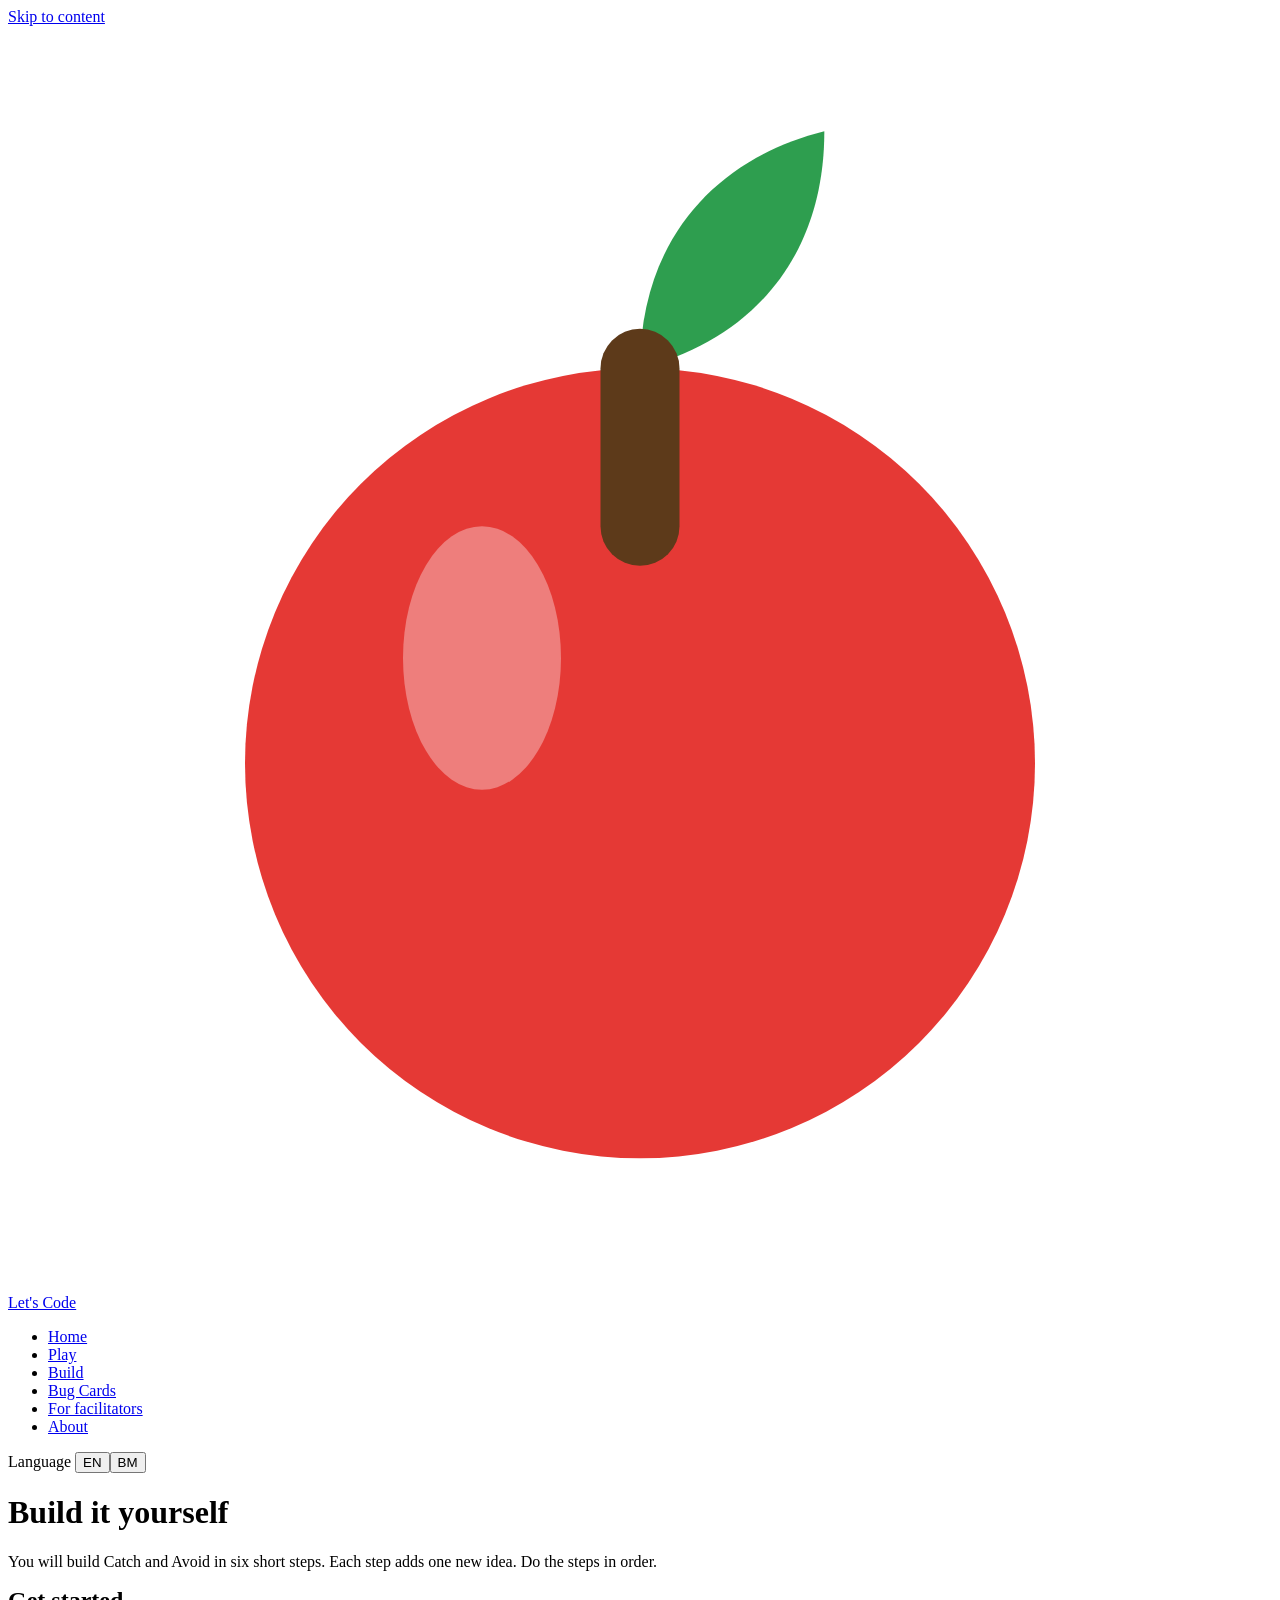
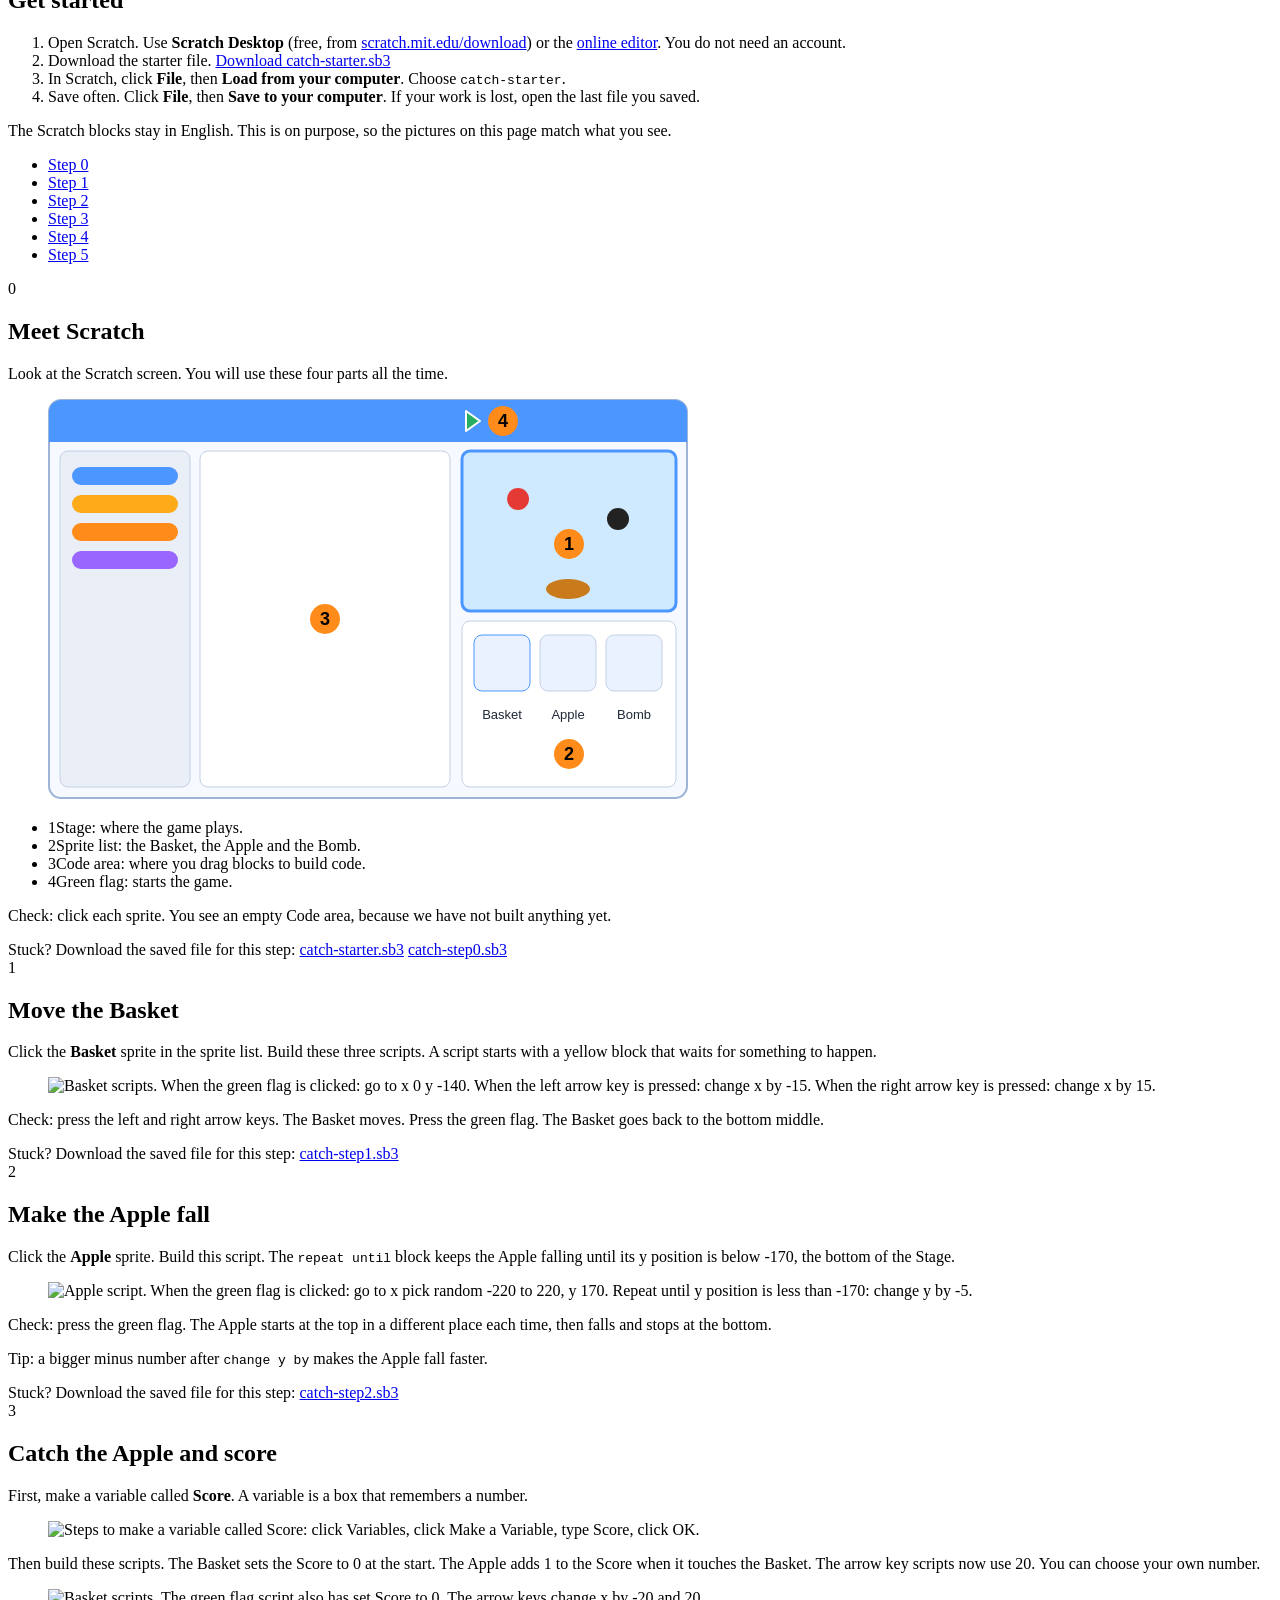
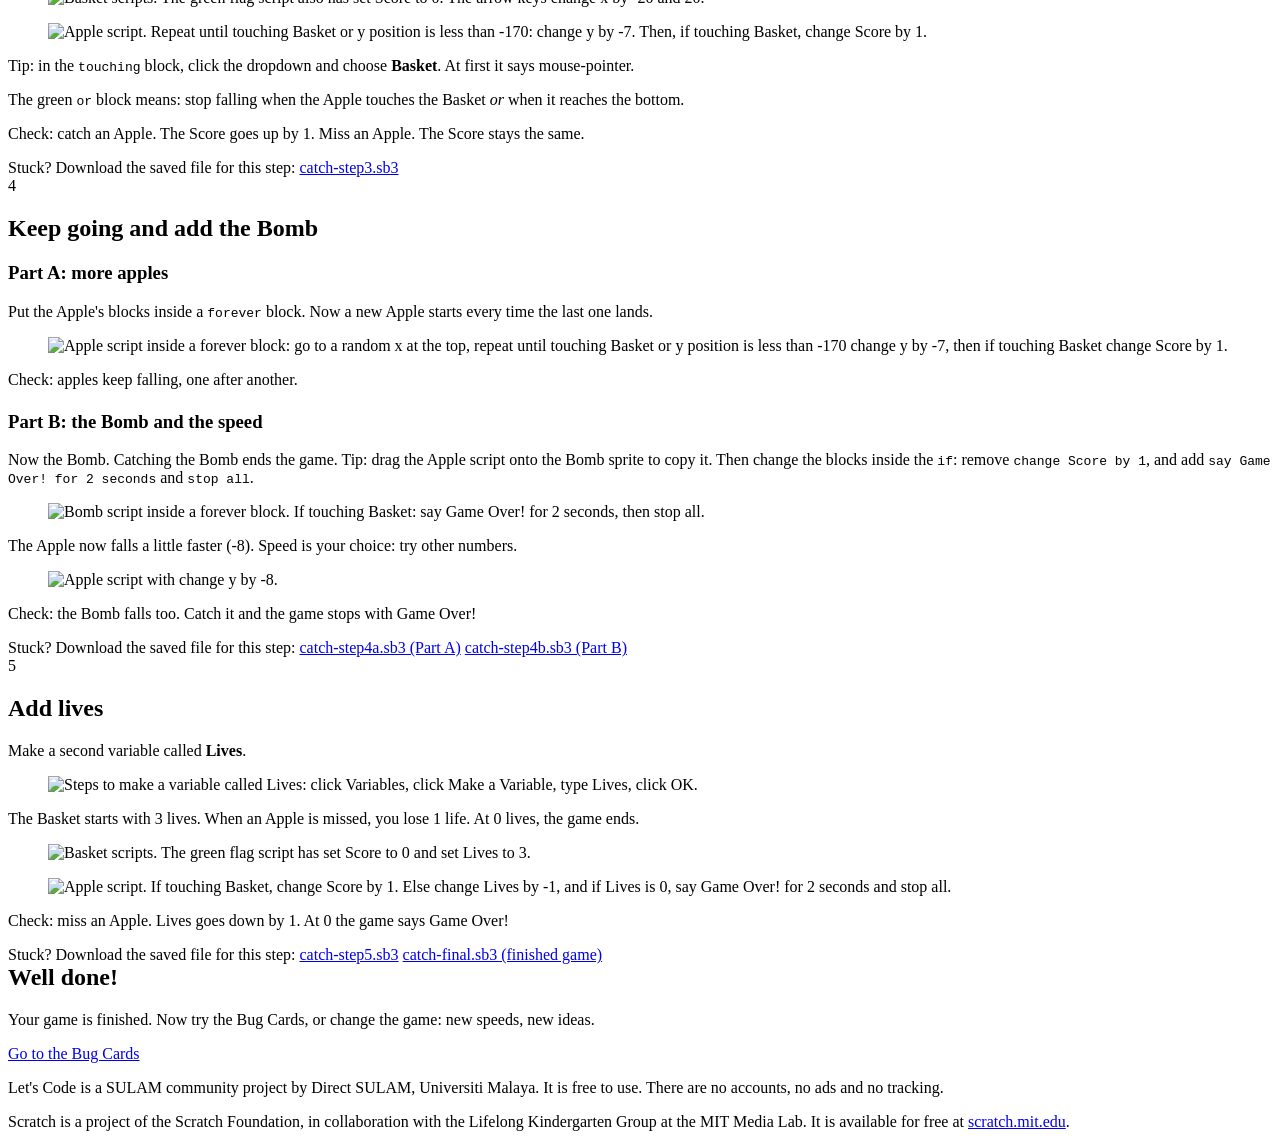
==== build.html @ 7c2b195a "Add files via upload" ====
<!doctype html>
<html lang="en">
<head>
<meta charset="utf-8">
<meta name="viewport" content="width=device-width, initial-scale=1">
<title data-i18n="title.build.html">Build it yourself: Let's Code</title>
<meta name="description" content="Build the Catch and Avoid game in six short steps with pictures. Start from a ready Scratch file.">
<link rel="icon" href="img/favicon.svg" type="image/svg+xml">
<link rel="stylesheet" href="css/style.css">
</head>
<body>
<a class="skip" href="#main" data-i18n="skip">Skip to content</a>
<header class="site-header"><div class="wrap">
<a class="brand" href="index.html"><svg viewBox="0 0 48 48" aria-hidden="true"><circle cx="24" cy="28" r="15" fill="#e53935"/><path d="M24 13c0-5 3-8 7-9 0 5-3 8-7 9z" fill="#2e9e4f"/><path d="M24 13v6" stroke="#5d3a1a" stroke-width="3" stroke-linecap="round"/><ellipse cx="18" cy="24" rx="3" ry="5" fill="#fff" opacity=".35"/></svg><span>Let's Code</span></a>
<nav aria-label="Main"><ul class="nav"><li><a href="index.html" data-i18n="nav.home">Home</a></li><li><a href="play.html" data-i18n="nav.play">Play</a></li><li><a href="build.html" aria-current="page" data-i18n="nav.build">Build</a></li><li><a href="bug-cards.html" data-i18n="nav.bugs">Bug Cards</a></li><li><a href="facilitators.html" data-i18n="nav.fac">For facilitators</a></li><li><a href="about.html" data-i18n="nav.about">About</a></li></ul></nav>
<div class="lang" role="group" aria-labelledby="lang-label"><span id="lang-label" data-i18n="lang.label">Language</span>
<button type="button" data-lang="en" aria-pressed="true">EN</button><button type="button" data-lang="ms" aria-pressed="false">BM</button></div>
</div></header>
<main id="main"><div class="wrap">

<h1 data-i18n="build.h1">Build it yourself</h1>
<p class="lead" data-i18n="build.lead">You will build Catch and Avoid in six short steps. Each step adds one new idea. Do the steps in order.</p>

<section class="getstarted" aria-labelledby="gs-h">
<h2 id="gs-h" style="margin-top:0" data-i18n="build.gs.h">Get started</h2>
<ol>
<li data-i18n="build.gs1">Open Scratch. Use <strong>Scratch Desktop</strong> (free, from <a href="https://scratch.mit.edu/download">scratch.mit.edu/download</a>) or the <a href="https://scratch.mit.edu/projects/editor/">online editor</a>. You do not need an account.</li>
<li><span data-i18n="build.gs2">Download the starter file.</span> <a class="btn" href="downloads/catch-starter.sb3" download><span data-i18n="build.gs2b">Download catch-starter.sb3</span></a></li>
<li data-i18n="build.gs3">In Scratch, click <strong>File</strong>, then <strong>Load from your computer</strong>. Choose <code>catch-starter</code>.</li>
<li data-i18n="build.gs4">Save often. Click <strong>File</strong>, then <strong>Save to your computer</strong>. If your work is lost, open the last file you saved.</li>
</ol>
<p class="note" style="margin-bottom:0" data-i18n="build.gs.note">The Scratch blocks stay in English. This is on purpose, so the pictures on this page match what you see.</p>
</section>
<ul class="toc" aria-label="Steps"><li><a href="#step0" data-i18n="build.toc0">Step 0</a></li><li><a href="#step1" data-i18n="build.toc1">Step 1</a></li><li><a href="#step2" data-i18n="build.toc2">Step 2</a></li><li><a href="#step3" data-i18n="build.toc3">Step 3</a></li><li><a href="#step4" data-i18n="build.toc4">Step 4</a></li><li><a href="#step5" data-i18n="build.toc5">Step 5</a></li></ul>

<!-- Step 0 -->
<section class="step" id="step0">
<header><span class="badge">0</span><h2 data-i18n="build.s0.h">Meet Scratch</h2></header>
<p data-i18n="build.s0.p">Look at the Scratch screen. You will use these four parts all the time.</p>
<div class="shots"><figure class="shot wide"><svg viewBox="0 0 640 400" role="img" aria-label="A simple map of the Scratch screen with four numbered parts." data-i18n-label="alt.build.map" width="640" height="400">
<rect x="1" y="1" width="638" height="398" rx="12" fill="#f6f9ff" stroke="#9db4d6" stroke-width="2"/>
<rect x="1" y="1" width="638" height="42" rx="12" fill="#4c97ff"/><rect x="1" y="30" width="638" height="13" fill="#4c97ff"/>
<rect x="12" y="52" width="130" height="336" rx="8" fill="#e9eef7" stroke="#c4d0e4"/>
<g fill="#4c97ff"><rect x="24" y="68" width="106" height="18" rx="9"/></g><g fill="#ffab19"><rect x="24" y="96" width="106" height="18" rx="9"/></g><g fill="#ff8c1a"><rect x="24" y="124" width="106" height="18" rx="9"/></g><g fill="#9966ff"><rect x="24" y="152" width="106" height="18" rx="9"/></g>
<rect x="152" y="52" width="250" height="336" rx="8" fill="#fff" stroke="#c4d0e4"/>
<rect x="414" y="52" width="214" height="160" rx="8" fill="#cfeaff" stroke="#4c97ff" stroke-width="3"/>
<ellipse cx="520" cy="190" rx="22" ry="10" fill="#c97a1a"/><circle cx="470" cy="100" r="11" fill="#e53935"/><circle cx="570" cy="120" r="11" fill="#222"/>
<rect x="414" y="222" width="214" height="166" rx="8" fill="#fff" stroke="#c4d0e4"/>
<rect x="426" y="236" width="56" height="56" rx="8" fill="#eaf2ff" stroke="#4c97ff"/><rect x="492" y="236" width="56" height="56" rx="8" fill="#eaf2ff" stroke="#c4d0e4"/><rect x="558" y="236" width="56" height="56" rx="8" fill="#eaf2ff" stroke="#c4d0e4"/>
<text x="454" y="320" text-anchor="middle" font-size="13" fill="#1f2937" font-family="Arial,sans-serif">Basket</text><text x="520" y="320" text-anchor="middle" font-size="13" fill="#1f2937" font-family="Arial,sans-serif">Apple</text><text x="586" y="320" text-anchor="middle" font-size="13" fill="#1f2937" font-family="Arial,sans-serif">Bomb</text>
<path d="M418 12v20l14-10z" fill="#27ae60" stroke="#fff" stroke-width="2" stroke-linejoin="round"/>
<g font-family="Arial,sans-serif" font-weight="800" font-size="18" text-anchor="middle"><g><circle cx="521" cy="145" r="15" fill="#ff8c1a"/><text x="521" y="151">1</text></g>
<g><circle cx="521" cy="355" r="15" fill="#ff8c1a"/><text x="521" y="361">2</text></g>
<g><circle cx="277" cy="220" r="15" fill="#ff8c1a"/><text x="277" y="226">3</text></g>
<g><circle cx="455" cy="22" r="15" fill="#ff8c1a"/><text x="455" y="28">4</text></g></g>
</svg></figure>
<ul class="legend">
<li><span class="n">1</span><span data-i18n="build.s0.l1">Stage: where the game plays.</span></li>
<li><span class="n">2</span><span data-i18n="build.s0.l2">Sprite list: the Basket, the Apple and the Bomb.</span></li>
<li><span class="n">3</span><span data-i18n="build.s0.l3">Code area: where you drag blocks to build code.</span></li>
<li><span class="n">4</span><span data-i18n="build.s0.l4">Green flag: starts the game.</span></li>
</ul></div>
<p class="check" data-i18n="build.s0.c">Check: click each sprite. You see an empty Code area, because we have not built anything yet.</p>
<div class="stuck"><span data-i18n="build.stuck">Stuck? Download the saved file for this step:</span> <a class="btn secondary" href="downloads/catch-starter.sb3" download>catch-starter.sb3</a> <a class="btn secondary" href="downloads/catch-step0.sb3" download>catch-step0.sb3</a></div>
</section>

<!-- Step 1 -->
<section class="step" id="step1">
<header><span class="badge">1</span><h2 data-i18n="build.s1.h">Move the Basket</h2></header>
<p data-i18n="build.s1.p">Click the <strong>Basket</strong> sprite in the sprite list. Build these three scripts. A script starts with a yellow block that waits for something to happen.</p>
<div class="shots"><figure class="shot narrow"><img src="img/scripts/step1-basket.png" alt="Basket scripts. When the green flag is clicked: go to x 0 y -140. When the left arrow key is pressed: change x by -15. When the right arrow key is pressed: change x by 15." data-i18n-alt="alt.s1" loading="lazy"></figure></div>
<p class="check" data-i18n="build.s1.c">Check: press the left and right arrow keys. The Basket moves. Press the green flag. The Basket goes back to the bottom middle.</p>
<div class="stuck"><span data-i18n="build.stuck">Stuck? Download the saved file for this step:</span> <a class="btn secondary" href="downloads/catch-step1.sb3" download>catch-step1.sb3</a></div>
</section>

<!-- Step 2 -->
<section class="step" id="step2">
<header><span class="badge">2</span><h2 data-i18n="build.s2.h">Make the Apple fall</h2></header>
<p data-i18n="build.s2.p">Click the <strong>Apple</strong> sprite. Build this script. The <code>repeat until</code> block keeps the Apple falling until its y position is below -170, the bottom of the Stage.</p>
<div class="shots"><figure class="shot narrow"><img src="img/scripts/step2-apple.png" alt="Apple script. When the green flag is clicked: go to x pick random -220 to 220, y 170. Repeat until y position is less than -170: change y by -5." data-i18n-alt="alt.s2" loading="lazy"></figure></div>
<p class="check" data-i18n="build.s2.c">Check: press the green flag. The Apple starts at the top in a different place each time, then falls and stops at the bottom.</p>
<p class="tip" data-i18n="build.s2.t">Tip: a bigger minus number after <code>change y by</code> makes the Apple fall faster.</p>
<div class="stuck"><span data-i18n="build.stuck">Stuck? Download the saved file for this step:</span> <a class="btn secondary" href="downloads/catch-step2.sb3" download>catch-step2.sb3</a></div>
</section>

<!-- Step 3 -->
<section class="step" id="step3">
<header><span class="badge">3</span><h2 data-i18n="build.s3.h">Catch the Apple and score</h2></header>
<p data-i18n="build.s3.p1">First, make a variable called <strong>Score</strong>. A variable is a box that remembers a number.</p>
<div class="shots"><figure class="shot narrow"><img src="img/variable-help/step3-make-variable-score.png" alt="Steps to make a variable called Score: click Variables, click Make a Variable, type Score, click OK." data-i18n-alt="alt.s3v" loading="lazy"></figure></div>
<p data-i18n="build.s3.p2">Then build these scripts. The Basket sets the Score to 0 at the start. The Apple adds 1 to the Score when it touches the Basket. The arrow key scripts now use 20. You can choose your own number.</p>
<div class="shots">
<figure class="shot narrow"><img src="img/scripts/step3-basket.png" alt="Basket scripts. The green flag script also has set Score to 0. The arrow keys change x by -20 and 20." data-i18n-alt="alt.s3b" loading="lazy"></figure>
<figure class="shot narrow"><img src="img/scripts/step3-apple.png" alt="Apple script. Repeat until touching Basket or y position is less than -170: change y by -7. Then, if touching Basket, change Score by 1." data-i18n-alt="alt.s3a" loading="lazy"></figure>
</div>
<p class="tip" data-i18n="build.s3.t1">Tip: in the <code>touching</code> block, click the dropdown and choose <strong>Basket</strong>. At first it says mouse-pointer.</p>
<p class="tip" data-i18n="build.s3.t2">The green <code>or</code> block means: stop falling when the Apple touches the Basket <em>or</em> when it reaches the bottom.</p>
<p class="check" data-i18n="build.s3.c">Check: catch an Apple. The Score goes up by 1. Miss an Apple. The Score stays the same.</p>
<div class="stuck"><span data-i18n="build.stuck">Stuck? Download the saved file for this step:</span> <a class="btn secondary" href="downloads/catch-step3.sb3" download>catch-step3.sb3</a></div>
</section>

<!-- Step 4 -->
<section class="step" id="step4">
<header><span class="badge">4</span><h2 data-i18n="build.s4.h">Keep going and add the Bomb</h2></header>
<h3 data-i18n="build.s4a.h">Part A: more apples</h3>
<p data-i18n="build.s4a.p">Put the Apple's blocks inside a <code>forever</code> block. Now a new Apple starts every time the last one lands.</p>
<div class="shots"><figure class="shot narrow"><img src="img/scripts/step4a-apple.png" alt="Apple script inside a forever block: go to a random x at the top, repeat until touching Basket or y position is less than -170 change y by -7, then if touching Basket change Score by 1." data-i18n-alt="alt.s4a" loading="lazy"></figure></div>
<p class="check" data-i18n="build.s4a.c">Check: apples keep falling, one after another.</p>
<h3 style="margin-top:22px" data-i18n="build.s4b.h">Part B: the Bomb and the speed</h3>
<p data-i18n="build.s4b.p">Now the Bomb. Catching the Bomb ends the game. Tip: drag the Apple script onto the Bomb sprite to copy it. Then change the blocks inside the <code>if</code>: remove <code>change Score by 1</code>, and add <code>say Game Over! for 2 seconds</code> and <code>stop all</code>.</p>
<div class="shots"><figure class="shot narrow"><img src="img/scripts/step4b-bomb.png" alt="Bomb script inside a forever block. If touching Basket: say Game Over! for 2 seconds, then stop all." data-i18n-alt="alt.s4bb" loading="lazy"></figure></div>
<p data-i18n="build.s4b.p2">The Apple now falls a little faster (-8). Speed is your choice: try other numbers.</p>
<div class="shots"><figure class="shot narrow"><img src="img/scripts/step4b-apple.png" alt="Apple script with change y by -8." data-i18n-alt="alt.s4ba" loading="lazy"></figure></div>
<p class="check" data-i18n="build.s4b.c">Check: the Bomb falls too. Catch it and the game stops with Game Over!</p>
<div class="stuck"><span data-i18n="build.stuck">Stuck? Download the saved file for this step:</span> <a class="btn secondary" href="downloads/catch-step4a.sb3" download>catch-step4a.sb3 (Part A)</a> <a class="btn secondary" href="downloads/catch-step4b.sb3" download>catch-step4b.sb3 (Part B)</a></div>
</section>

<!-- Step 5 -->
<section class="step" id="step5">
<header><span class="badge">5</span><h2 data-i18n="build.s5.h">Add lives</h2></header>
<p data-i18n="build.s5.p1">Make a second variable called <strong>Lives</strong>.</p>
<div class="shots"><figure class="shot narrow"><img src="img/variable-help/step5-make-variable-lives.png" alt="Steps to make a variable called Lives: click Variables, click Make a Variable, type Lives, click OK." data-i18n-alt="alt.s5v" loading="lazy"></figure></div>
<p data-i18n="build.s5.p2">The Basket starts with 3 lives. When an Apple is missed, you lose 1 life. At 0 lives, the game ends.</p>
<div class="shots">
<figure class="shot narrow"><img src="img/scripts/step5-basket.png" alt="Basket scripts. The green flag script has set Score to 0 and set Lives to 3." data-i18n-alt="alt.s5b" loading="lazy"></figure>
<figure class="shot narrow"><img src="img/scripts/step5-apple.png" alt="Apple script. If touching Basket, change Score by 1. Else change Lives by -1, and if Lives is 0, say Game Over! for 2 seconds and stop all." data-i18n-alt="alt.s5a" loading="lazy"></figure>
</div>
<p class="check" data-i18n="build.s5.c">Check: miss an Apple. Lives goes down by 1. At 0 the game says Game Over!</p>
<div class="stuck"><span data-i18n="build.stuck">Stuck? Download the saved file for this step:</span> <a class="btn secondary" href="downloads/catch-step5.sb3" download>catch-step5.sb3</a> <a class="btn secondary" href="downloads/catch-final.sb3" download>catch-final.sb3 (finished game)</a></div>
</section>

<section class="getstarted" style="border-color:var(--green)">
<h2 style="margin-top:0" data-i18n="build.done.h">Well done!</h2>
<p data-i18n="build.done.p">Your game is finished. Now try the Bug Cards, or change the game: new speeds, new ideas.</p>
<p><a class="btn orange" href="bug-cards.html" data-i18n="build.done.cta">Go to the Bug Cards</a></p>
</section>

</div></main>
<footer class="site-footer"><div class="wrap">
<p data-i18n="foot.1">Let's Code is a SULAM community project by Direct SULAM, Universiti Malaya. It is free to use. There are no accounts, no ads and no tracking.</p>
<p data-i18n="foot.2">Scratch is a project of the Scratch Foundation, in collaboration with the Lifelong Kindergarten Group at the MIT Media Lab. It is available for free at <a href="https://scratch.mit.edu">scratch.mit.edu</a>.</p>
</div></footer>
<script src="js/dict.js"></script>
<script src="js/site.js"></script>

</body>
</html>
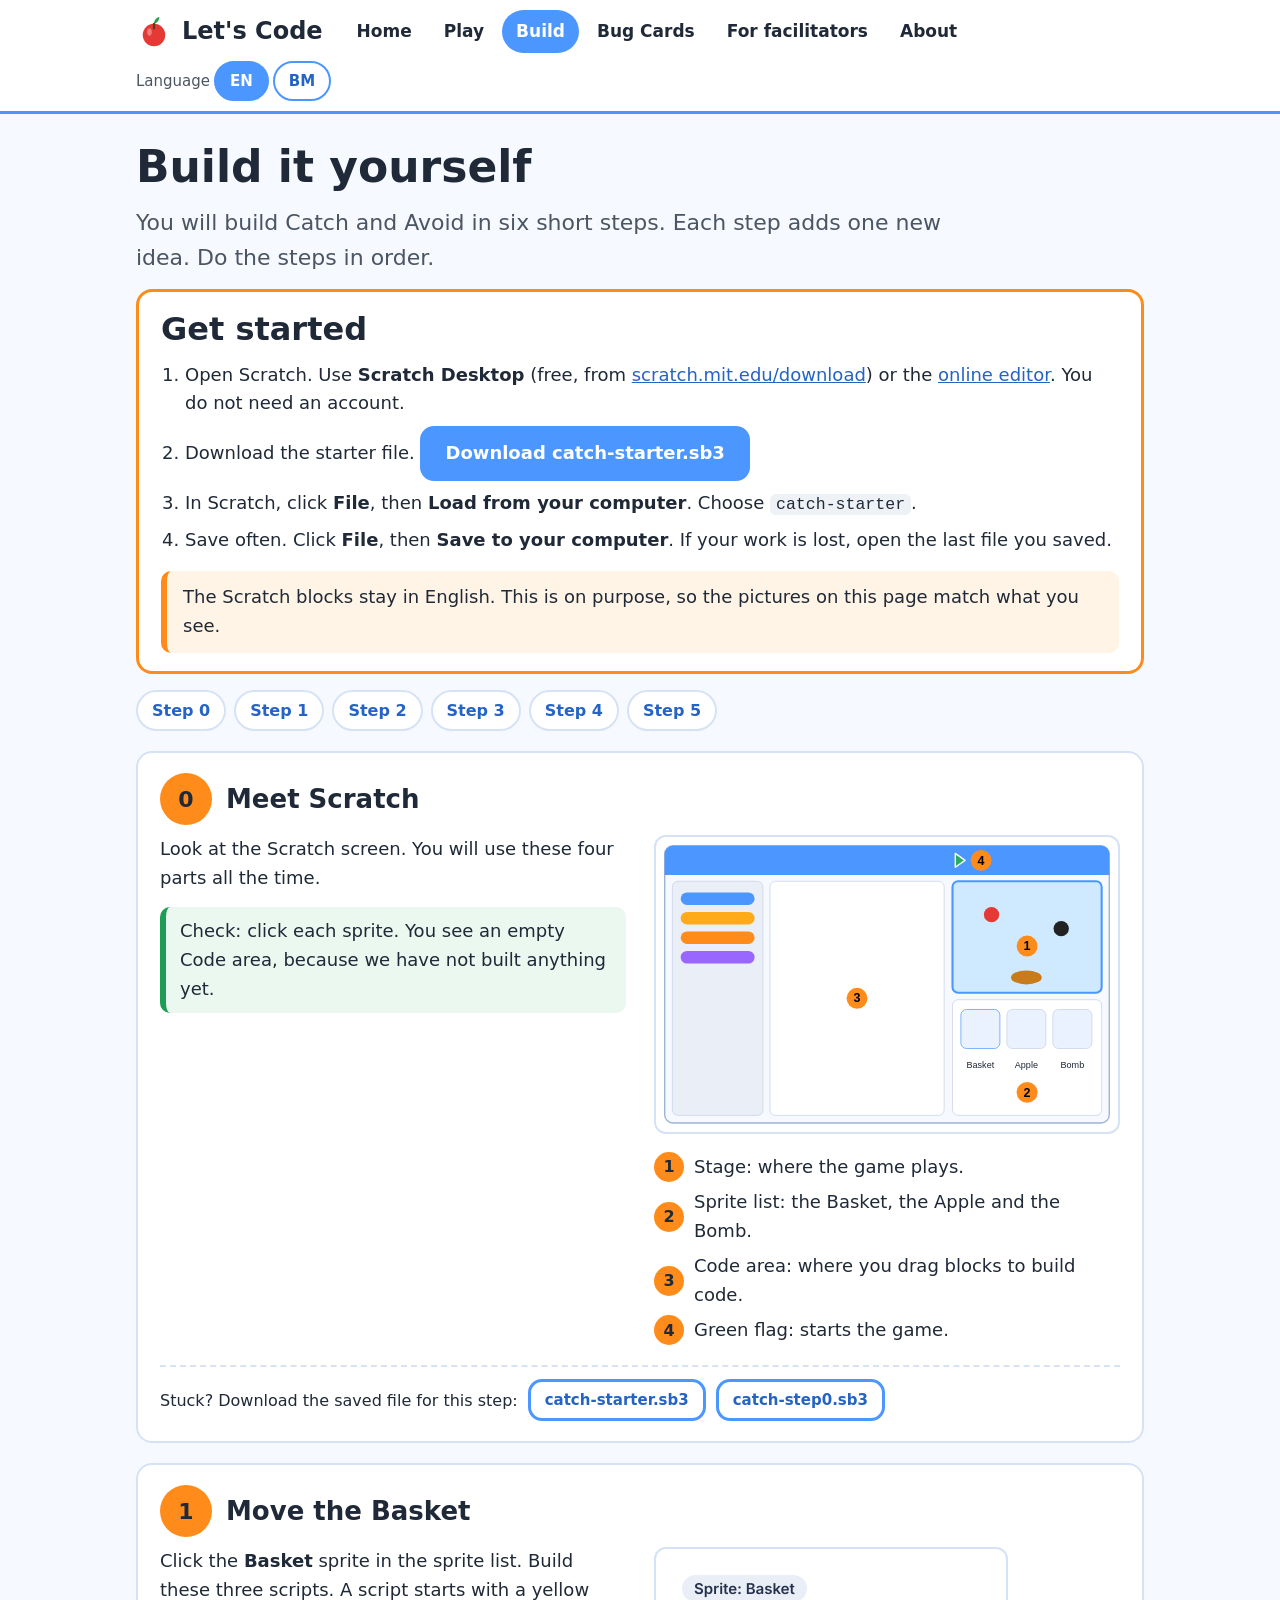
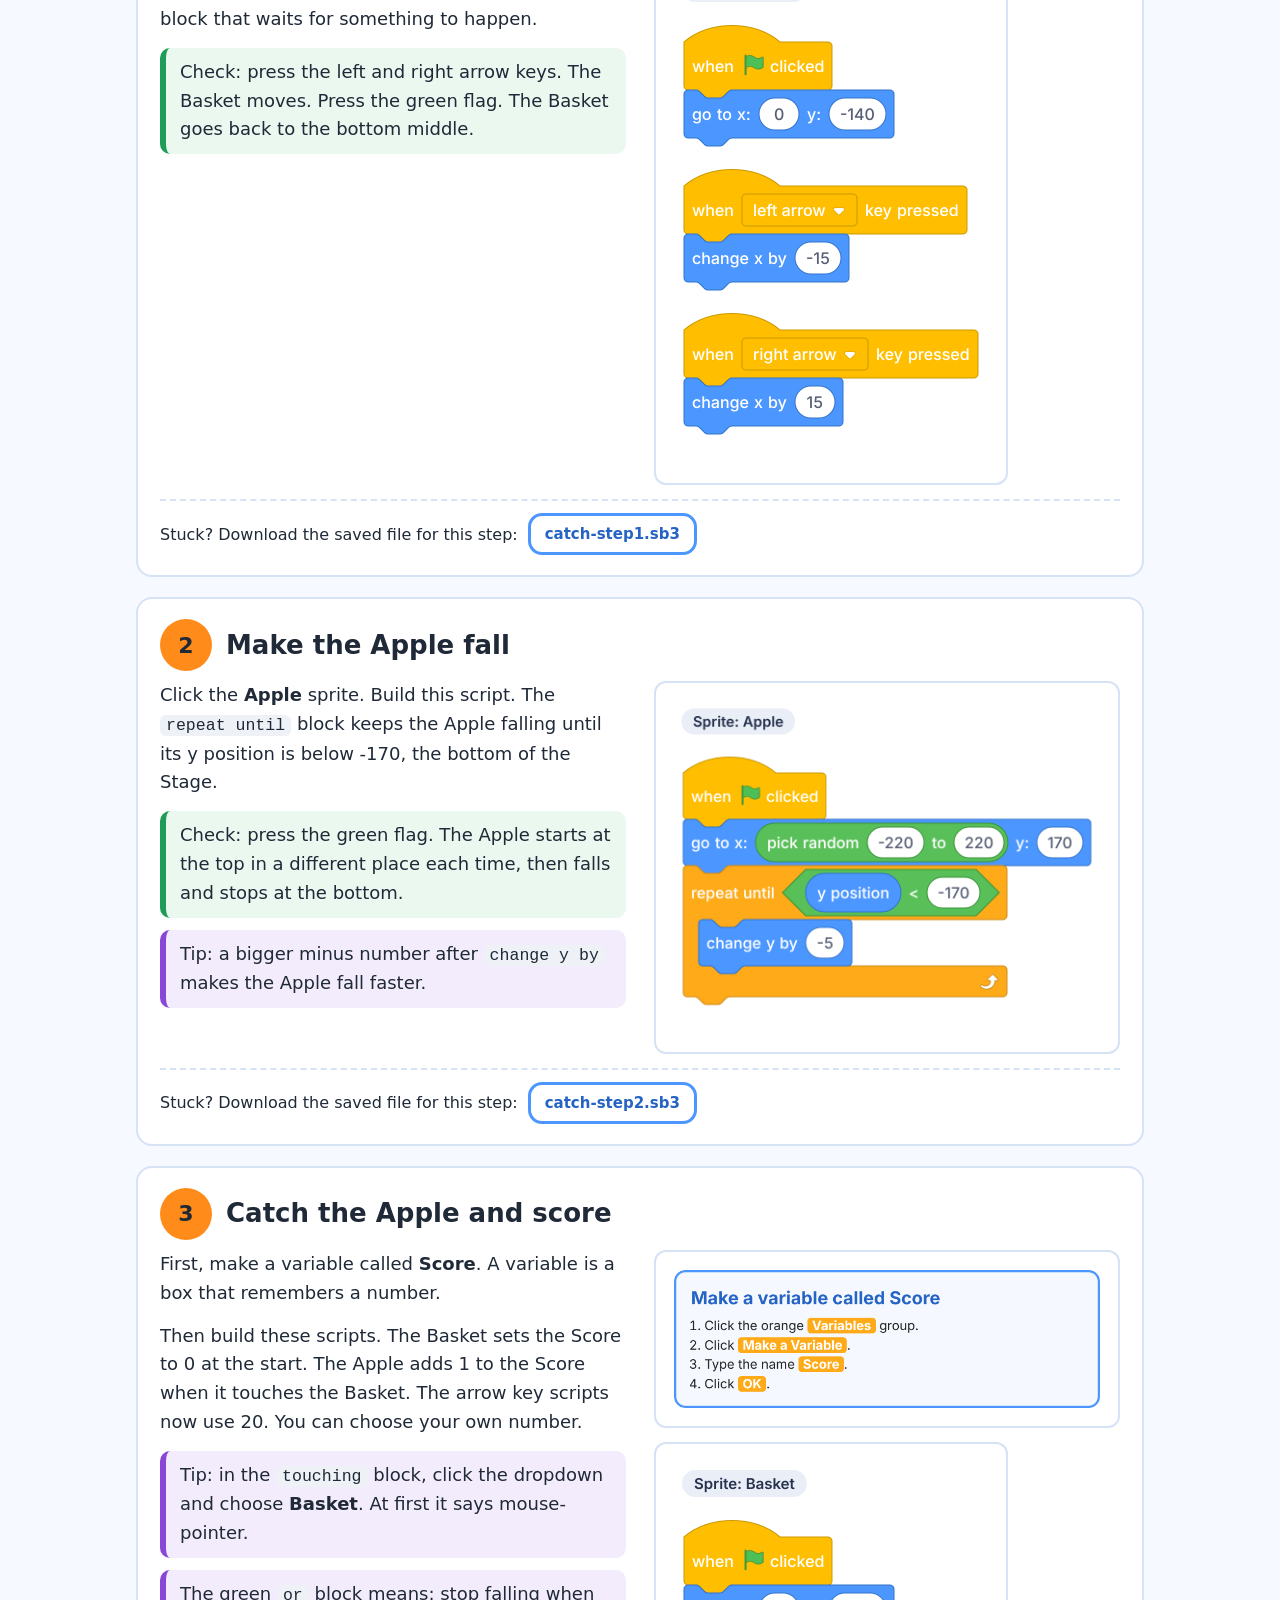
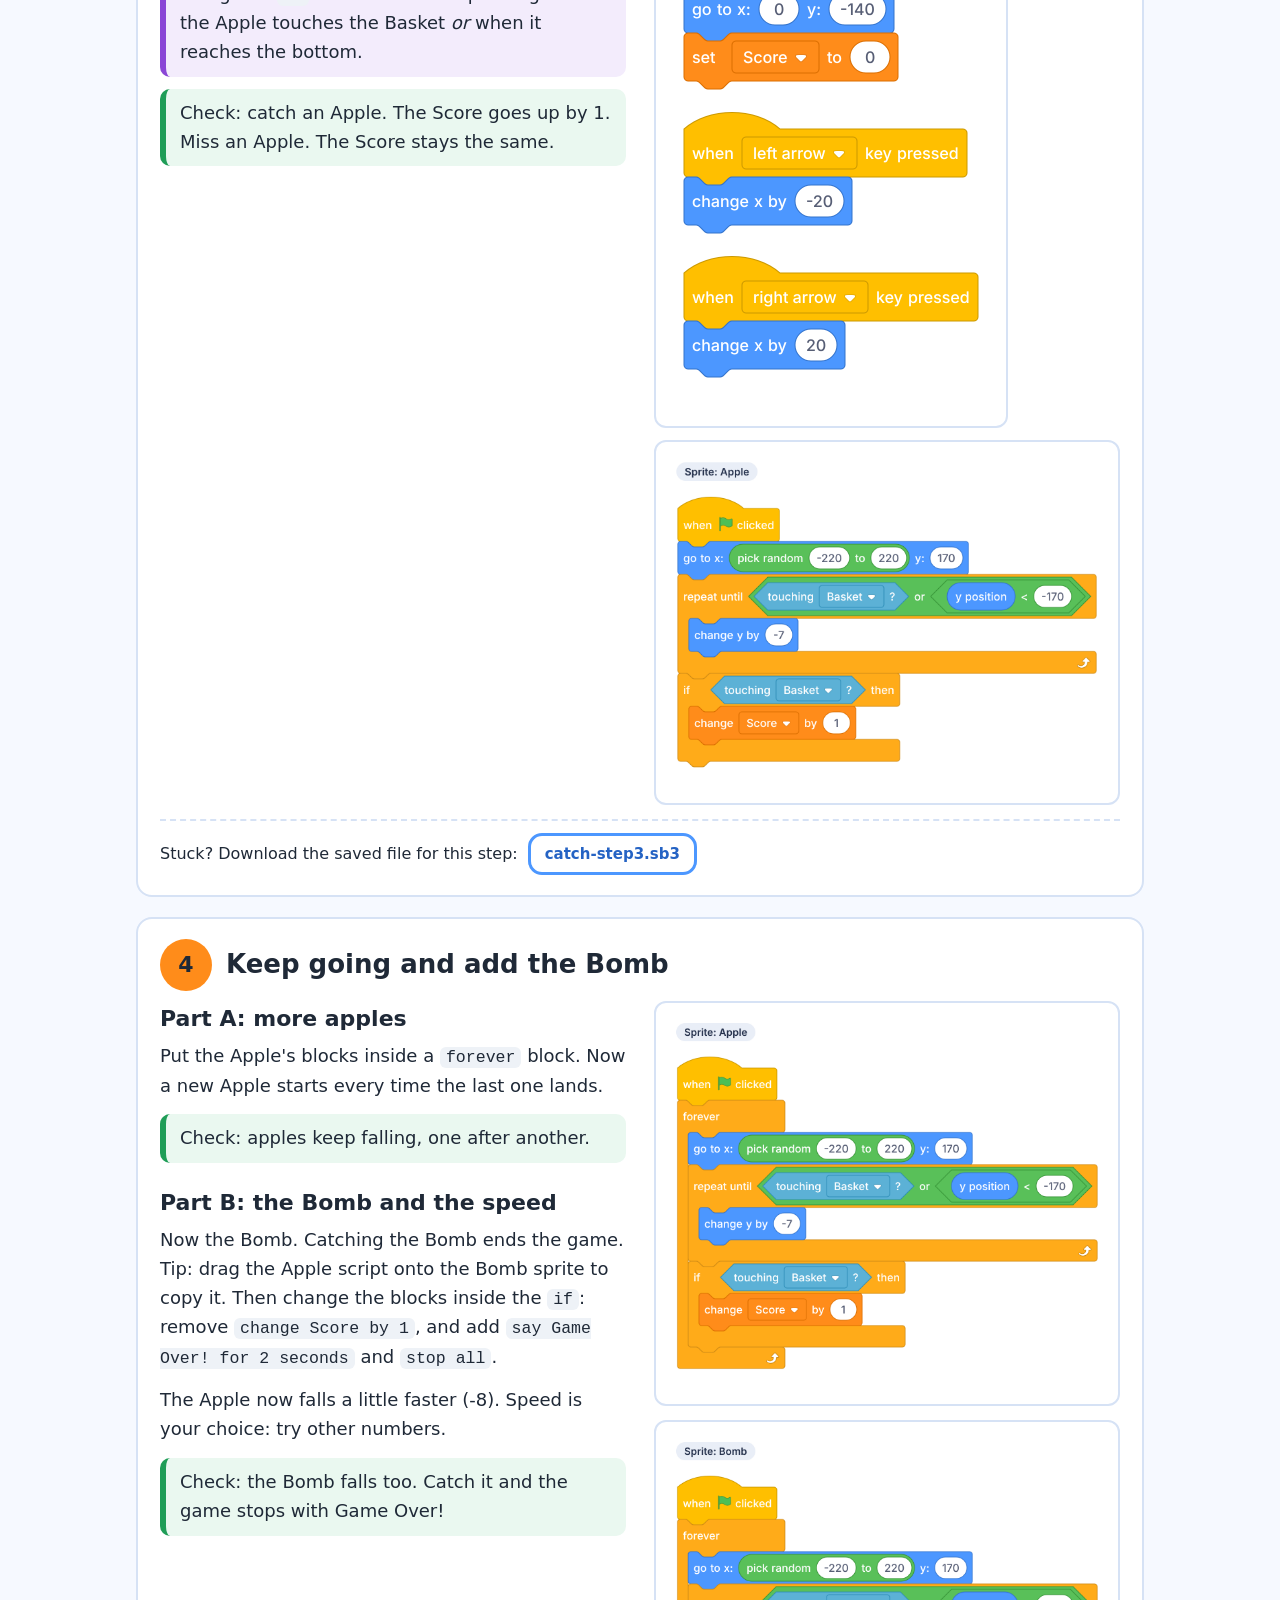
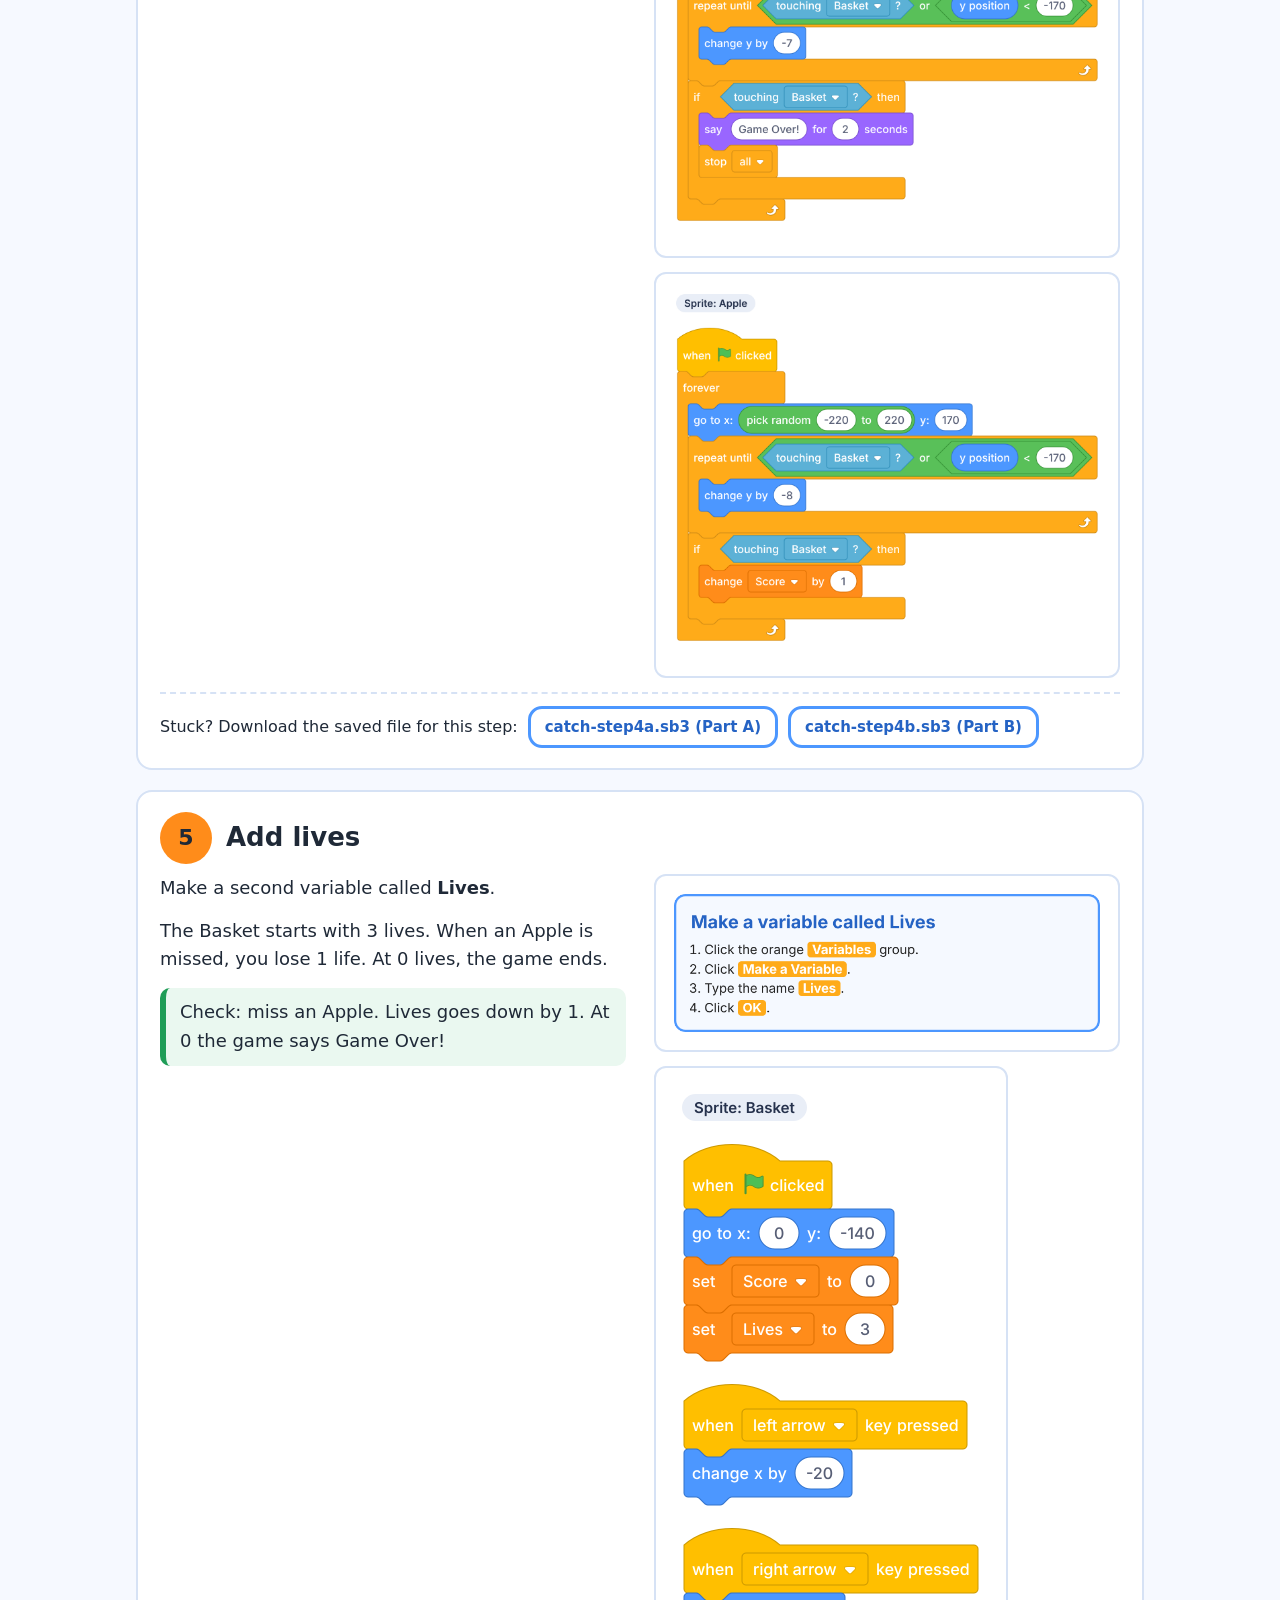
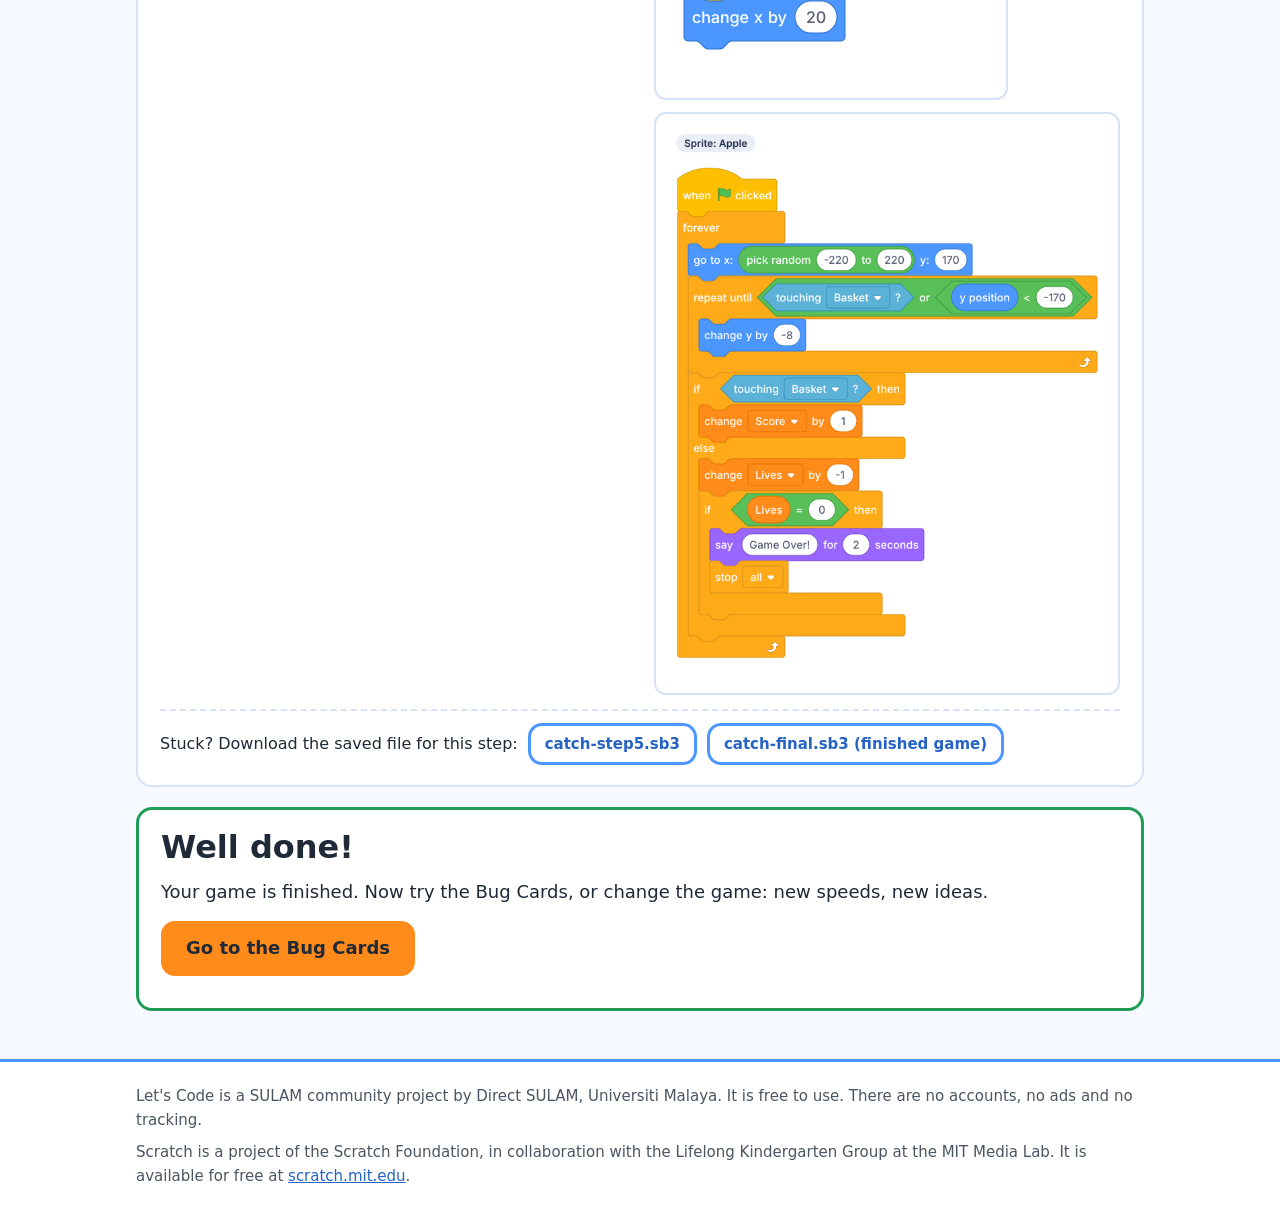
==== commit 2912b41f: "Build page: text left, smaller pictures right, click to enlarge Co-Authored-By: Claude Sonnet 5.5 <n" ====
--- a/build.html
+++ b/build.html
@@ -34,10 +34,13 @@
 <ul class="toc" aria-label="Steps"><li><a href="#step0" data-i18n="build.toc0">Step 0</a></li><li><a href="#step1" data-i18n="build.toc1">Step 1</a></li><li><a href="#step2" data-i18n="build.toc2">Step 2</a></li><li><a href="#step3" data-i18n="build.toc3">Step 3</a></li><li><a href="#step4" data-i18n="build.toc4">Step 4</a></li><li><a href="#step5" data-i18n="build.toc5">Step 5</a></li></ul>
 
 <!-- Step 0 -->
-<section class="step" id="step0">
-<header><span class="badge">0</span><h2 data-i18n="build.s0.h">Meet Scratch</h2></header>
+<section class="step" id="step0"><header><span class="badge">0</span><h2 data-i18n="build.s0.h">Meet Scratch</h2></header><div class="stepbody"><div class="txt">
+
 <p data-i18n="build.s0.p">Look at the Scratch screen. You will use these four parts all the time.</p>
-<div class="shots"><figure class="shot wide"><svg viewBox="0 0 640 400" role="img" aria-label="A simple map of the Scratch screen with four numbered parts." data-i18n-label="alt.build.map" width="640" height="400">
+
+<p class="check" data-i18n="build.s0.c">Check: click each sprite. You see an empty Code area, because we have not built anything yet.</p>
+
+</div><div class="pics"><div class="shots"><figure class="shot wide"><svg viewBox="0 0 640 400" role="img" aria-label="A simple map of the Scratch screen with four numbered parts." data-i18n-label="alt.build.map" width="640" height="400">
 <rect x="1" y="1" width="638" height="398" rx="12" fill="#f6f9ff" stroke="#9db4d6" stroke-width="2"/>
 <rect x="1" y="1" width="638" height="42" rx="12" fill="#4c97ff"/><rect x="1" y="30" width="638" height="13" fill="#4c97ff"/>
 <rect x="12" y="52" width="130" height="336" rx="8" fill="#e9eef7" stroke="#c4d0e4"/>
@@ -59,75 +62,72 @@
 <li><span class="n">2</span><span data-i18n="build.s0.l2">Sprite list: the Basket, the Apple and the Bomb.</span></li>
 <li><span class="n">3</span><span data-i18n="build.s0.l3">Code area: where you drag blocks to build code.</span></li>
 <li><span class="n">4</span><span data-i18n="build.s0.l4">Green flag: starts the game.</span></li>
-</ul></div>
-<p class="check" data-i18n="build.s0.c">Check: click each sprite. You see an empty Code area, because we have not built anything yet.</p>
-<div class="stuck"><span data-i18n="build.stuck">Stuck? Download the saved file for this step:</span> <a class="btn secondary" href="downloads/catch-starter.sb3" download>catch-starter.sb3</a> <a class="btn secondary" href="downloads/catch-step0.sb3" download>catch-step0.sb3</a></div>
-</section>
+</ul></div></div></div><div class="stuck"><span data-i18n="build.stuck">Stuck? Download the saved file for this step:</span> <a class="btn secondary" href="downloads/catch-starter.sb3" download>catch-starter.sb3</a> <a class="btn secondary" href="downloads/catch-step0.sb3" download>catch-step0.sb3</a></div></section>
 
 <!-- Step 1 -->
-<section class="step" id="step1">
-<header><span class="badge">1</span><h2 data-i18n="build.s1.h">Move the Basket</h2></header>
+<section class="step" id="step1"><header><span class="badge">1</span><h2 data-i18n="build.s1.h">Move the Basket</h2></header><div class="stepbody"><div class="txt">
+
 <p data-i18n="build.s1.p">Click the <strong>Basket</strong> sprite in the sprite list. Build these three scripts. A script starts with a yellow block that waits for something to happen.</p>
-<div class="shots"><figure class="shot narrow"><img src="img/scripts/step1-basket.png" alt="Basket scripts. When the green flag is clicked: go to x 0 y -140. When the left arrow key is pressed: change x by -15. When the right arrow key is pressed: change x by 15." data-i18n-alt="alt.s1" loading="lazy"></figure></div>
+
 <p class="check" data-i18n="build.s1.c">Check: press the left and right arrow keys. The Basket moves. Press the green flag. The Basket goes back to the bottom middle.</p>
-<div class="stuck"><span data-i18n="build.stuck">Stuck? Download the saved file for this step:</span> <a class="btn secondary" href="downloads/catch-step1.sb3" download>catch-step1.sb3</a></div>
-</section>
+
+</div><div class="pics"><div class="shots"><figure class="shot narrow"><a href="img/scripts/step1-basket.png" target="_blank" rel="noopener" class="zoom"><img src="img/scripts/step1-basket.png" style="width:334px" alt="Basket scripts. When the green flag is clicked: go to x 0 y -140. When the left arrow key is pressed: change x by -15. When the right arrow key is pressed: change x by 15." data-i18n-alt="alt.s1" loading="lazy"></a></figure></div></div></div><div class="stuck"><span data-i18n="build.stuck">Stuck? Download the saved file for this step:</span> <a class="btn secondary" href="downloads/catch-step1.sb3" download>catch-step1.sb3</a></div></section>
 
 <!-- Step 2 -->
-<section class="step" id="step2">
-<header><span class="badge">2</span><h2 data-i18n="build.s2.h">Make the Apple fall</h2></header>
+<section class="step" id="step2"><header><span class="badge">2</span><h2 data-i18n="build.s2.h">Make the Apple fall</h2></header><div class="stepbody"><div class="txt">
+
 <p data-i18n="build.s2.p">Click the <strong>Apple</strong> sprite. Build this script. The <code>repeat until</code> block keeps the Apple falling until its y position is below -170, the bottom of the Stage.</p>
-<div class="shots"><figure class="shot narrow"><img src="img/scripts/step2-apple.png" alt="Apple script. When the green flag is clicked: go to x pick random -220 to 220, y 170. Repeat until y position is less than -170: change y by -5." data-i18n-alt="alt.s2" loading="lazy"></figure></div>
+
 <p class="check" data-i18n="build.s2.c">Check: press the green flag. The Apple starts at the top in a different place each time, then falls and stops at the bottom.</p>
 <p class="tip" data-i18n="build.s2.t">Tip: a bigger minus number after <code>change y by</code> makes the Apple fall faster.</p>
-<div class="stuck"><span data-i18n="build.stuck">Stuck? Download the saved file for this step:</span> <a class="btn secondary" href="downloads/catch-step2.sb3" download>catch-step2.sb3</a></div>
-</section>
+
+</div><div class="pics"><div class="shots"><figure class="shot narrow"><a href="img/scripts/step2-apple.png" target="_blank" rel="noopener" class="zoom"><img src="img/scripts/step2-apple.png" style="width:463px" alt="Apple script. When the green flag is clicked: go to x pick random -220 to 220, y 170. Repeat until y position is less than -170: change y by -5." data-i18n-alt="alt.s2" loading="lazy"></a></figure></div></div></div><div class="stuck"><span data-i18n="build.stuck">Stuck? Download the saved file for this step:</span> <a class="btn secondary" href="downloads/catch-step2.sb3" download>catch-step2.sb3</a></div></section>
 
 <!-- Step 3 -->
-<section class="step" id="step3">
-<header><span class="badge">3</span><h2 data-i18n="build.s3.h">Catch the Apple and score</h2></header>
+<section class="step" id="step3"><header><span class="badge">3</span><h2 data-i18n="build.s3.h">Catch the Apple and score</h2></header><div class="stepbody"><div class="txt">
+
 <p data-i18n="build.s3.p1">First, make a variable called <strong>Score</strong>. A variable is a box that remembers a number.</p>
-<div class="shots"><figure class="shot narrow"><img src="img/variable-help/step3-make-variable-score.png" alt="Steps to make a variable called Score: click Variables, click Make a Variable, type Score, click OK." data-i18n-alt="alt.s3v" loading="lazy"></figure></div>
+
 <p data-i18n="build.s3.p2">Then build these scripts. The Basket sets the Score to 0 at the start. The Apple adds 1 to the Score when it touches the Basket. The arrow key scripts now use 20. You can choose your own number.</p>
-<div class="shots">
-<figure class="shot narrow"><img src="img/scripts/step3-basket.png" alt="Basket scripts. The green flag script also has set Score to 0. The arrow keys change x by -20 and 20." data-i18n-alt="alt.s3b" loading="lazy"></figure>
-<figure class="shot narrow"><img src="img/scripts/step3-apple.png" alt="Apple script. Repeat until touching Basket or y position is less than -170: change y by -7. Then, if touching Basket, change Score by 1." data-i18n-alt="alt.s3a" loading="lazy"></figure>
-</div>
+
 <p class="tip" data-i18n="build.s3.t1">Tip: in the <code>touching</code> block, click the dropdown and choose <strong>Basket</strong>. At first it says mouse-pointer.</p>
 <p class="tip" data-i18n="build.s3.t2">The green <code>or</code> block means: stop falling when the Apple touches the Basket <em>or</em> when it reaches the bottom.</p>
 <p class="check" data-i18n="build.s3.c">Check: catch an Apple. The Score goes up by 1. Miss an Apple. The Score stays the same.</p>
-<div class="stuck"><span data-i18n="build.stuck">Stuck? Download the saved file for this step:</span> <a class="btn secondary" href="downloads/catch-step3.sb3" download>catch-step3.sb3</a></div>
-</section>
+
+</div><div class="pics"><div class="shots"><figure class="shot narrow"><a href="img/variable-help/step3-make-variable-score.png" target="_blank" rel="noopener" class="zoom"><img src="img/variable-help/step3-make-variable-score.png" style="width:796px" alt="Steps to make a variable called Score: click Variables, click Make a Variable, type Score, click OK." data-i18n-alt="alt.s3v" loading="lazy"></a></figure></div><div class="shots">
+<figure class="shot narrow"><a href="img/scripts/step3-basket.png" target="_blank" rel="noopener" class="zoom"><img src="img/scripts/step3-basket.png" style="width:334px" alt="Basket scripts. The green flag script also has set Score to 0. The arrow keys change x by -20 and 20." data-i18n-alt="alt.s3b" loading="lazy"></a></figure>
+<figure class="shot narrow"><a href="img/scripts/step3-apple.png" target="_blank" rel="noopener" class="zoom"><img src="img/scripts/step3-apple.png" style="width:649px" alt="Apple script. Repeat until touching Basket or y position is less than -170: change y by -7. Then, if touching Basket, change Score by 1." data-i18n-alt="alt.s3a" loading="lazy"></a></figure>
+</div></div></div><div class="stuck"><span data-i18n="build.stuck">Stuck? Download the saved file for this step:</span> <a class="btn secondary" href="downloads/catch-step3.sb3" download>catch-step3.sb3</a></div></section>
 
 <!-- Step 4 -->
-<section class="step" id="step4">
-<header><span class="badge">4</span><h2 data-i18n="build.s4.h">Keep going and add the Bomb</h2></header>
+<section class="step" id="step4"><header><span class="badge">4</span><h2 data-i18n="build.s4.h">Keep going and add the Bomb</h2></header><div class="stepbody"><div class="txt">
+
 <h3 data-i18n="build.s4a.h">Part A: more apples</h3>
 <p data-i18n="build.s4a.p">Put the Apple's blocks inside a <code>forever</code> block. Now a new Apple starts every time the last one lands.</p>
-<div class="shots"><figure class="shot narrow"><img src="img/scripts/step4a-apple.png" alt="Apple script inside a forever block: go to a random x at the top, repeat until touching Basket or y position is less than -170 change y by -7, then if touching Basket change Score by 1." data-i18n-alt="alt.s4a" loading="lazy"></figure></div>
+
 <p class="check" data-i18n="build.s4a.c">Check: apples keep falling, one after another.</p>
 <h3 style="margin-top:22px" data-i18n="build.s4b.h">Part B: the Bomb and the speed</h3>
 <p data-i18n="build.s4b.p">Now the Bomb. Catching the Bomb ends the game. Tip: drag the Apple script onto the Bomb sprite to copy it. Then change the blocks inside the <code>if</code>: remove <code>change Score by 1</code>, and add <code>say Game Over! for 2 seconds</code> and <code>stop all</code>.</p>
-<div class="shots"><figure class="shot narrow"><img src="img/scripts/step4b-bomb.png" alt="Bomb script inside a forever block. If touching Basket: say Game Over! for 2 seconds, then stop all." data-i18n-alt="alt.s4bb" loading="lazy"></figure></div>
+
 <p data-i18n="build.s4b.p2">The Apple now falls a little faster (-8). Speed is your choice: try other numbers.</p>
-<div class="shots"><figure class="shot narrow"><img src="img/scripts/step4b-apple.png" alt="Apple script with change y by -8." data-i18n-alt="alt.s4ba" loading="lazy"></figure></div>
+
 <p class="check" data-i18n="build.s4b.c">Check: the Bomb falls too. Catch it and the game stops with Game Over!</p>
-<div class="stuck"><span data-i18n="build.stuck">Stuck? Download the saved file for this step:</span> <a class="btn secondary" href="downloads/catch-step4a.sb3" download>catch-step4a.sb3 (Part A)</a> <a class="btn secondary" href="downloads/catch-step4b.sb3" download>catch-step4b.sb3 (Part B)</a></div>
-</section>
+
+</div><div class="pics"><div class="shots"><figure class="shot narrow"><a href="img/scripts/step4a-apple.png" target="_blank" rel="noopener" class="zoom"><img src="img/scripts/step4a-apple.png" style="width:664px" alt="Apple script inside a forever block: go to a random x at the top, repeat until touching Basket or y position is less than -170 change y by -7, then if touching Basket change Score by 1." data-i18n-alt="alt.s4a" loading="lazy"></a></figure></div><div class="shots"><figure class="shot narrow"><a href="img/scripts/step4b-bomb.png" target="_blank" rel="noopener" class="zoom"><img src="img/scripts/step4b-bomb.png" style="width:664px" alt="Bomb script inside a forever block. If touching Basket: say Game Over! for 2 seconds, then stop all." data-i18n-alt="alt.s4bb" loading="lazy"></a></figure></div><div class="shots"><figure class="shot narrow"><a href="img/scripts/step4b-apple.png" target="_blank" rel="noopener" class="zoom"><img src="img/scripts/step4b-apple.png" style="width:664px" alt="Apple script with change y by -8." data-i18n-alt="alt.s4ba" loading="lazy"></a></figure></div></div></div><div class="stuck"><span data-i18n="build.stuck">Stuck? Download the saved file for this step:</span> <a class="btn secondary" href="downloads/catch-step4a.sb3" download>catch-step4a.sb3 (Part A)</a> <a class="btn secondary" href="downloads/catch-step4b.sb3" download>catch-step4b.sb3 (Part B)</a></div></section>
 
 <!-- Step 5 -->
-<section class="step" id="step5">
-<header><span class="badge">5</span><h2 data-i18n="build.s5.h">Add lives</h2></header>
+<section class="step" id="step5"><header><span class="badge">5</span><h2 data-i18n="build.s5.h">Add lives</h2></header><div class="stepbody"><div class="txt">
+
 <p data-i18n="build.s5.p1">Make a second variable called <strong>Lives</strong>.</p>
-<div class="shots"><figure class="shot narrow"><img src="img/variable-help/step5-make-variable-lives.png" alt="Steps to make a variable called Lives: click Variables, click Make a Variable, type Lives, click OK." data-i18n-alt="alt.s5v" loading="lazy"></figure></div>
+
 <p data-i18n="build.s5.p2">The Basket starts with 3 lives. When an Apple is missed, you lose 1 life. At 0 lives, the game ends.</p>
-<div class="shots">
-<figure class="shot narrow"><img src="img/scripts/step5-basket.png" alt="Basket scripts. The green flag script has set Score to 0 and set Lives to 3." data-i18n-alt="alt.s5b" loading="lazy"></figure>
-<figure class="shot narrow"><img src="img/scripts/step5-apple.png" alt="Apple script. If touching Basket, change Score by 1. Else change Lives by -1, and if Lives is 0, say Game Over! for 2 seconds and stop all." data-i18n-alt="alt.s5a" loading="lazy"></figure>
-</div>
+
 <p class="check" data-i18n="build.s5.c">Check: miss an Apple. Lives goes down by 1. At 0 the game says Game Over!</p>
-<div class="stuck"><span data-i18n="build.stuck">Stuck? Download the saved file for this step:</span> <a class="btn secondary" href="downloads/catch-step5.sb3" download>catch-step5.sb3</a> <a class="btn secondary" href="downloads/catch-final.sb3" download>catch-final.sb3 (finished game)</a></div>
-</section>
+
+</div><div class="pics"><div class="shots"><figure class="shot narrow"><a href="img/variable-help/step5-make-variable-lives.png" target="_blank" rel="noopener" class="zoom"><img src="img/variable-help/step5-make-variable-lives.png" style="width:796px" alt="Steps to make a variable called Lives: click Variables, click Make a Variable, type Lives, click OK." data-i18n-alt="alt.s5v" loading="lazy"></a></figure></div><div class="shots">
+<figure class="shot narrow"><a href="img/scripts/step5-basket.png" target="_blank" rel="noopener" class="zoom"><img src="img/scripts/step5-basket.png" style="width:334px" alt="Basket scripts. The green flag script has set Score to 0 and set Lives to 3." data-i18n-alt="alt.s5b" loading="lazy"></a></figure>
+<figure class="shot narrow"><a href="img/scripts/step5-apple.png" target="_blank" rel="noopener" class="zoom"><img src="img/scripts/step5-apple.png" style="width:664px" alt="Apple script. If touching Basket, change Score by 1. Else change Lives by -1, and if Lives is 0, say Game Over! for 2 seconds and stop all." data-i18n-alt="alt.s5a" loading="lazy"></a></figure>
+</div></div></div><div class="stuck"><span data-i18n="build.stuck">Stuck? Download the saved file for this step:</span> <a class="btn secondary" href="downloads/catch-step5.sb3" download>catch-step5.sb3</a> <a class="btn secondary" href="downloads/catch-final.sb3" download>catch-final.sb3 (finished game)</a></div></section>
 
 <section class="getstarted" style="border-color:var(--green)">
 <h2 style="margin-top:0" data-i18n="build.done.h">Well done!</h2>
--- a/css/style.css
+++ b/css/style.css
@@ -0,0 +1,158 @@
+:root{
+  --blue:#4c97ff; --blue-dark:#2563c4; --blue-soft:#eaf2ff;
+  --orange:#ff8c1a; --orange-dark:#b45309; --orange-soft:#fff4e5;
+  --green:#1f9d57; --purple:#8a46d6;
+  --ink:#1f2937; --muted:#4b5563; --line:#d6e2f5; --bg:#f6f9ff; --card:#ffffff;
+  --radius:16px;
+}
+*{box-sizing:border-box}
+html{scroll-behavior:smooth}
+body{margin:0;font-family:system-ui,-apple-system,"Segoe UI",Roboto,Arial,sans-serif;font-size:18px;line-height:1.6;color:var(--ink);background:var(--bg)}
+img{max-width:100%;height:auto}
+a{color:var(--blue-dark)}
+a:hover{text-decoration-thickness:2px}
+:focus-visible{outline:3px solid var(--orange);outline-offset:2px;border-radius:6px}
+.skip{position:absolute;left:-999px;top:8px;background:#fff;padding:8px 14px;border-radius:8px;z-index:10}
+.skip:focus{left:8px}
+.wrap{max-width:1040px;margin:0 auto;padding:0 16px}
+
+/* header */
+.site-header{background:#fff;border-bottom:3px solid var(--blue)}
+.site-header .wrap{display:flex;flex-wrap:wrap;align-items:center;gap:8px 20px;padding-top:10px;padding-bottom:10px}
+.brand{display:flex;align-items:center;gap:10px;font-weight:800;font-size:24px;color:var(--ink);text-decoration:none}
+.brand svg{width:36px;height:36px}
+.nav{display:flex;flex-wrap:wrap;gap:4px;margin:0;padding:0;list-style:none;flex:1}
+.nav a{display:block;padding:8px 14px;border-radius:999px;text-decoration:none;color:var(--ink);font-weight:600;font-size:17px}
+.nav a:hover{background:var(--blue-soft)}
+.nav a[aria-current="page"]{background:var(--blue);color:#fff}
+.lang{display:flex;gap:4px;align-items:center;font-size:15px;color:var(--muted)}
+.lang button{font:inherit;font-weight:700;border:2px solid var(--blue);background:#fff;color:var(--blue-dark);border-radius:999px;padding:4px 14px;min-height:40px;cursor:pointer}
+.lang button[aria-pressed="true"]{background:var(--blue);color:#fff}
+
+/* layout */
+main{padding:28px 0 48px}
+h1{font-size:clamp(30px,5vw,44px);line-height:1.15;margin:0 0 12px}
+h2{font-size:clamp(24px,3.5vw,32px);line-height:1.2;margin:40px 0 12px}
+h3{font-size:22px;margin:0 0 6px}
+p{margin:0 0 14px}
+.lead{font-size:clamp(19px,2.4vw,22px);color:var(--muted);max-width:60ch}
+.hero{display:grid;grid-template-columns:1.1fr .9fr;gap:28px;align-items:center;padding:12px 0 8px}
+.hero .shot{background:#fff;border:3px solid var(--line);border-radius:var(--radius);padding:8px}
+.hero .shot img{display:block;border-radius:10px;width:100%}
+.btns{display:flex;flex-wrap:wrap;gap:12px;margin:18px 0 0}
+.btn{display:inline-flex;align-items:center;justify-content:center;gap:8px;min-height:48px;padding:10px 22px;border-radius:14px;border:3px solid var(--blue);background:var(--blue);color:#fff;font:inherit;font-weight:700;text-decoration:none;cursor:pointer}
+.btn:hover{background:var(--blue-dark);border-color:var(--blue-dark)}
+.btn.secondary{background:#fff;color:var(--blue-dark)}
+.btn.secondary:hover{background:var(--blue-soft)}
+.btn.orange{background:var(--orange);border-color:var(--orange);color:#1f2937}
+.btn.orange:hover{background:#ffa13d;border-color:#ffa13d}
+.btn[disabled]{opacity:.6;cursor:wait}
+.cards{display:grid;grid-template-columns:repeat(3,1fr);gap:16px;margin-top:24px}
+.card{background:var(--card);border:2px solid var(--line);border-radius:var(--radius);padding:18px 20px}
+.card .num{display:inline-flex;align-items:center;justify-content:center;width:38px;height:38px;border-radius:50%;background:var(--orange);color:#1f2937;font-weight:800;margin-bottom:8px}
+.note{background:var(--orange-soft);border-left:6px solid var(--orange);border-radius:10px;padding:12px 16px;margin:16px 0}
+.checklist{padding-left:22px}
+.checklist li{margin:6px 0}
+
+/* play */
+.game{background:#fff;border:3px solid var(--blue);border-radius:var(--radius);padding:18px;display:grid;grid-template-columns:minmax(0,500px) 1fr;gap:24px;align-items:start}
+#stage-box{width:100%;max-width:480px}
+#stage{width:100%;aspect-ratio:4/3;background:#cfeaff;border-radius:10px;overflow:hidden;position:relative;border:2px solid var(--line)}
+#stage-cover{position:absolute;inset:0;display:flex;flex-direction:column;align-items:center;justify-content:center;gap:12px;background:linear-gradient(#9fe0ff,#e8f8ff);text-align:center;padding:12px}
+#stage-cover[hidden]{display:none}
+.pad{display:none;gap:10px;margin-top:12px}
+.pad.on{display:flex}
+.pad button{flex:1;min-height:56px;font:inherit;font-weight:800;font-size:20px;border-radius:14px;border:3px solid var(--blue);background:var(--blue-soft);color:var(--blue-dark);touch-action:none;user-select:none}
+.pad button:active{background:var(--blue);color:#fff}
+.ctrl{display:flex;flex-wrap:wrap;gap:10px;margin-top:12px}
+.ctrl[hidden]{display:none}
+.status{min-height:1.6em;color:var(--muted)}
+.games{display:grid;grid-template-columns:repeat(3,1fr);gap:16px}
+.gamecard{background:#fff;border:2px solid var(--line);border-radius:var(--radius);padding:16px;display:flex;flex-direction:column;gap:10px}
+.gamecard .embed{aspect-ratio:485/402;background:var(--blue-soft);border-radius:10px;display:flex;align-items:center;justify-content:center;overflow:hidden}
+.gamecard iframe{width:100%;height:100%;border:0}
+.gamecard .links{display:flex;flex-wrap:wrap;gap:8px;margin-top:auto}
+.gamecard .btn{min-height:44px;padding:8px 14px;font-size:16px}
+
+/* build */
+.getstarted{background:#fff;border:3px solid var(--orange);border-radius:var(--radius);padding:18px 22px}
+.getstarted ol{margin:8px 0 14px;padding-left:24px}
+.getstarted li{margin:8px 0}
+.step{background:#fff;border:2px solid var(--line);border-radius:var(--radius);padding:20px 22px;margin:20px 0;scroll-margin-top:12px}
+.step header{display:flex;gap:14px;align-items:center;margin-bottom:10px}
+.badge{flex:none;min-width:52px;height:52px;padding:0 10px;border-radius:26px;background:var(--orange);color:#1f2937;font-weight:800;font-size:22px;display:flex;align-items:center;justify-content:center}
+.step h2{margin:0;font-size:26px}
+.shots{display:flex;flex-wrap:wrap;gap:16px;margin:12px 0}
+.shot{margin:0;background:#fff;border:2px solid var(--line);border-radius:12px;padding:8px;max-width:100%}
+.shot img{display:block;border-radius:6px}
+.shot.narrow{max-width:420px}
+.shot.wide{max-width:640px}
+.check{border-left:6px solid var(--green);background:#eaf8f0;border-radius:10px;padding:10px 14px;margin:12px 0}
+.tip{border-left:6px solid var(--purple);background:#f3ecfc;border-radius:10px;padding:10px 14px;margin:12px 0}
+.stuck{display:flex;flex-wrap:wrap;gap:10px;align-items:center;margin-top:14px;padding-top:12px;border-top:2px dashed var(--line);font-size:16px}
+.stuck .btn{min-height:40px;padding:6px 14px;font-size:15px}
+.legend{margin:0;padding-left:0;list-style:none}
+.legend li{display:flex;gap:10px;align-items:center;margin:6px 0}
+.legend span.n{flex:none;width:30px;height:30px;border-radius:50%;background:var(--orange);color:#1f2937;font-weight:800;display:flex;align-items:center;justify-content:center;font-size:16px}
+.toc{display:flex;flex-wrap:wrap;gap:8px;margin:16px 0 0;padding:0;list-style:none}
+.toc a{display:block;padding:6px 14px;border-radius:999px;background:#fff;border:2px solid var(--line);text-decoration:none;font-weight:600;font-size:16px}
+.toc a:hover{background:var(--blue-soft)}
+
+/* bug cards */
+.bugs{display:grid;grid-template-columns:repeat(2,1fr);gap:18px}
+.bug{background:#fff;border:2px solid var(--line);border-radius:var(--radius);padding:12px;break-inside:avoid}
+.bug img{display:block;width:100%;border-radius:8px}
+.bug p{margin:8px 4px 0;font-size:16px;color:var(--muted)}
+.bug a{font-weight:600}
+
+/* tables, details */
+table{border-collapse:collapse;width:100%;background:#fff;border:2px solid var(--line);border-radius:12px;overflow:hidden;font-size:17px}
+th,td{padding:10px 12px;border-bottom:1px solid var(--line);text-align:left;vertical-align:top}
+th{background:var(--blue-soft)}
+.tablewrap{overflow-x:auto}
+details{background:#fff;border:2px solid var(--line);border-radius:12px;padding:10px 16px;margin:12px 0}
+summary{cursor:pointer;font-weight:700;padding:4px 0}
+code{background:#eef2f7;padding:1px 6px;border-radius:6px;font-size:.92em}
+
+/* footer */
+.site-footer{background:#fff;border-top:3px solid var(--blue);padding:22px 0;font-size:15px;color:var(--muted)}
+.site-footer p{margin:0 0 8px}
+
+@media (max-width:820px){
+  .hero,.game{grid-template-columns:1fr}
+  .cards,.games{grid-template-columns:1fr}
+  .bugs{grid-template-columns:1fr}
+  body{font-size:17px}
+}
+@media (prefers-reduced-motion:reduce){html{scroll-behavior:auto}}
+@media print{
+  .site-header,.site-footer,.noprint,.skip{display:none!important}
+  body{background:#fff;font-size:12pt}
+  main{padding:0}
+  .bugs{grid-template-columns:1fr;gap:10px}
+  .bug{border:0;padding:0;margin:0 0 8mm;page-break-inside:avoid}
+  .bug p{display:none}
+  .step{break-inside:avoid;border:1px solid #999}
+}
+
+.gamecard .embed:empty::before{content:"▶";font-size:54px;color:var(--blue)}
+
+svg{max-width:100%;height:auto}
+.shot svg{display:block}
+
+.shot.narrow{max-width:560px}
+.gamecard h3+p{min-height:3.3em}
+
+/* build page: text left, pictures right */
+.stepbody{display:grid;grid-template-columns:minmax(0,1fr) minmax(0,1fr);gap:8px 28px;align-items:start}
+.stepbody .pics{display:flex;flex-direction:column;gap:14px;align-items:flex-start}
+.stepbody .pics .shots{margin:0;gap:12px;align-items:flex-start}
+.stepbody .pics:empty{display:none}
+.stepbody:has(.pics:empty){grid-template-columns:1fr}
+.stepbody .shot{max-width:100%}
+.stepbody .shot img{max-width:100%;height:auto}
+.stepbody .shot.wide,.stepbody .shot.narrow{max-width:100%}
+.stepbody .txt > p:first-child,.stepbody .txt > h3:first-child{margin-top:0}
+.shot a.zoom{display:block;cursor:zoom-in}
+@media (min-width:821px){.stepbody .pics{position:sticky;top:12px}}
+@media (max-width:820px){.stepbody{grid-template-columns:1fr}}
